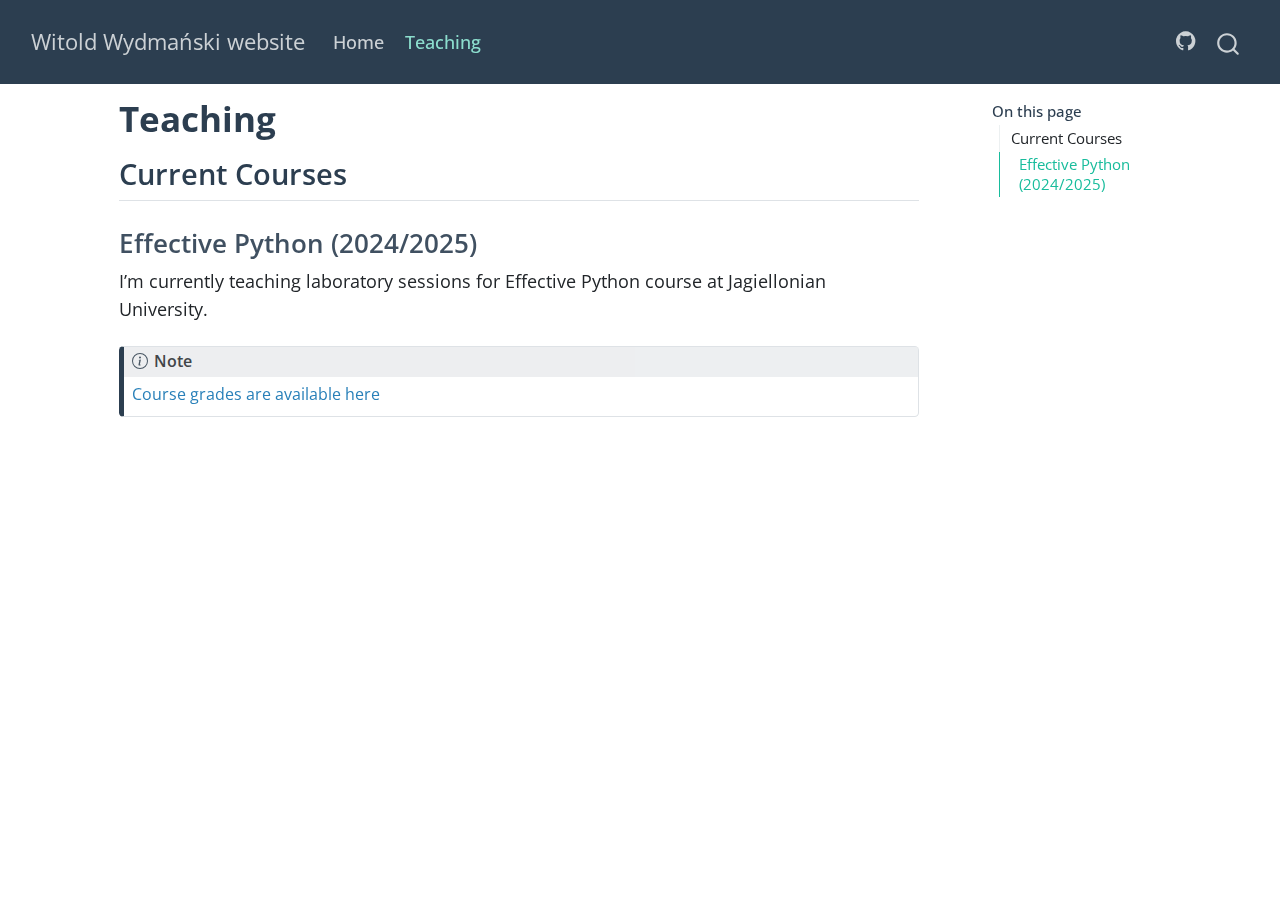
==== docs/teaching.html @ 371803ca "feat: init" ====
<!DOCTYPE html>
<html xmlns="http://www.w3.org/1999/xhtml" lang="en" xml:lang="en"><head>

<meta charset="utf-8">
<meta name="generator" content="quarto-1.6.37">

<meta name="viewport" content="width=device-width, initial-scale=1.0, user-scalable=yes">


<title>Teaching – Witold Wydmański website</title>
<style>
code{white-space: pre-wrap;}
span.smallcaps{font-variant: small-caps;}
div.columns{display: flex; gap: min(4vw, 1.5em);}
div.column{flex: auto; overflow-x: auto;}
div.hanging-indent{margin-left: 1.5em; text-indent: -1.5em;}
ul.task-list{list-style: none;}
ul.task-list li input[type="checkbox"] {
  width: 0.8em;
  margin: 0 0.8em 0.2em -1em; /* quarto-specific, see https://github.com/quarto-dev/quarto-cli/issues/4556 */ 
  vertical-align: middle;
}
</style>


<script src="site_libs/quarto-nav/quarto-nav.js"></script>
<script src="site_libs/quarto-nav/headroom.min.js"></script>
<script src="site_libs/clipboard/clipboard.min.js"></script>
<script src="site_libs/quarto-search/autocomplete.umd.js"></script>
<script src="site_libs/quarto-search/fuse.min.js"></script>
<script src="site_libs/quarto-search/quarto-search.js"></script>
<meta name="quarto:offset" content="./">
<script src="site_libs/quarto-html/quarto.js"></script>
<script src="site_libs/quarto-html/popper.min.js"></script>
<script src="site_libs/quarto-html/tippy.umd.min.js"></script>
<script src="site_libs/quarto-html/anchor.min.js"></script>
<link href="site_libs/quarto-html/tippy.css" rel="stylesheet">
<link href="site_libs/quarto-html/quarto-syntax-highlighting-697306ee647f3aecb60be57249203282.css" rel="stylesheet" id="quarto-text-highlighting-styles">
<script src="site_libs/bootstrap/bootstrap.min.js"></script>
<link href="site_libs/bootstrap/bootstrap-icons.css" rel="stylesheet">
<link href="site_libs/bootstrap/bootstrap-0fafaf51de07505e499b5b511be3fd20.min.css" rel="stylesheet" append-hash="true" id="quarto-bootstrap" data-mode="light">
<script id="quarto-search-options" type="application/json">{
  "location": "navbar",
  "copy-button": false,
  "collapse-after": 3,
  "panel-placement": "end",
  "type": "overlay",
  "limit": 50,
  "keyboard-shortcut": [
    "f",
    "/",
    "s"
  ],
  "show-item-context": false,
  "language": {
    "search-no-results-text": "No results",
    "search-matching-documents-text": "matching documents",
    "search-copy-link-title": "Copy link to search",
    "search-hide-matches-text": "Hide additional matches",
    "search-more-match-text": "more match in this document",
    "search-more-matches-text": "more matches in this document",
    "search-clear-button-title": "Clear",
    "search-text-placeholder": "",
    "search-detached-cancel-button-title": "Cancel",
    "search-submit-button-title": "Submit",
    "search-label": "Search"
  }
}</script>


<link rel="stylesheet" href="styles.css">
</head>

<body class="nav-fixed">

<div id="quarto-search-results"></div>
  <header id="quarto-header" class="headroom fixed-top">
    <nav class="navbar navbar-expand-lg " data-bs-theme="dark">
      <div class="navbar-container container-fluid">
      <div class="navbar-brand-container mx-auto">
    <a class="navbar-brand" href="./index.html">
    <span class="navbar-title">Witold Wydmański website</span>
    </a>
  </div>
            <div id="quarto-search" class="" title="Search"></div>
          <button class="navbar-toggler" type="button" data-bs-toggle="collapse" data-bs-target="#navbarCollapse" aria-controls="navbarCollapse" role="menu" aria-expanded="false" aria-label="Toggle navigation" onclick="if (window.quartoToggleHeadroom) { window.quartoToggleHeadroom(); }">
  <span class="navbar-toggler-icon"></span>
</button>
          <div class="collapse navbar-collapse" id="navbarCollapse">
            <ul class="navbar-nav navbar-nav-scroll me-auto">
  <li class="nav-item">
    <a class="nav-link" href="./index.html"> 
<span class="menu-text">Home</span></a>
  </li>  
  <li class="nav-item">
    <a class="nav-link active" href="./teaching.html" aria-current="page"> 
<span class="menu-text">Teaching</span></a>
  </li>  
</ul>
            <ul class="navbar-nav navbar-nav-scroll ms-auto">
  <li class="nav-item compact">
    <a class="nav-link" href="https://github.com/wwydmanski"> <i class="bi bi-github" role="img">
</i> 
<span class="menu-text"></span></a>
  </li>  
</ul>
          </div> <!-- /navcollapse -->
            <div class="quarto-navbar-tools">
</div>
      </div> <!-- /container-fluid -->
    </nav>
</header>
<!-- content -->
<div id="quarto-content" class="quarto-container page-columns page-rows-contents page-layout-full page-navbar">
<!-- sidebar -->
<!-- margin-sidebar -->
    <div id="quarto-margin-sidebar" class="sidebar margin-sidebar">
        <nav id="TOC" role="doc-toc" class="toc-active">
    <h2 id="toc-title">On this page</h2>
   
  <ul>
  <li><a href="#current-courses" id="toc-current-courses" class="nav-link active" data-scroll-target="#current-courses">Current Courses</a>
  <ul class="collapse">
  <li><a href="#effective-python-20242025" id="toc-effective-python-20242025" class="nav-link" data-scroll-target="#effective-python-20242025">Effective Python (2024/2025)</a></li>
  </ul></li>
  </ul>
</nav>
    </div>
<!-- main -->
<main class="content column-page-left" id="quarto-document-content">

<header id="title-block-header" class="quarto-title-block default">
<div class="quarto-title">
<h1 class="title">Teaching</h1>
</div>



<div class="quarto-title-meta column-page-left">

    
  
    
  </div>
  


</header>


<section id="current-courses" class="level2">
<h2 class="anchored" data-anchor-id="current-courses">Current Courses</h2>
<section id="effective-python-20242025" class="level3">
<h3 class="anchored" data-anchor-id="effective-python-20242025">Effective Python (2024/2025)</h3>
<p>I’m currently teaching laboratory sessions for Effective Python course at Jagiellonian University.</p>
<div class="callout callout-style-default callout-note callout-titled">
<div class="callout-header d-flex align-content-center">
<div class="callout-icon-container">
<i class="callout-icon"></i>
</div>
<div class="callout-title-container flex-fill">
Note
</div>
</div>
<div class="callout-body-container callout-body">
<p><a href="https://ujchmura-my.sharepoint.com/:x:/g/personal/witold_wydmanski_uj_edu_pl/EWHq7IotPWdIvDkA9hin7uABLQjxuBSPWDMw3pVTXw6FfA?e=cOGAry">Course grades are available here</a></p>
</div>
</div>


</section>
</section>

</main> <!-- /main -->
<script id="quarto-html-after-body" type="application/javascript">
window.document.addEventListener("DOMContentLoaded", function (event) {
  const toggleBodyColorMode = (bsSheetEl) => {
    const mode = bsSheetEl.getAttribute("data-mode");
    const bodyEl = window.document.querySelector("body");
    if (mode === "dark") {
      bodyEl.classList.add("quarto-dark");
      bodyEl.classList.remove("quarto-light");
    } else {
      bodyEl.classList.add("quarto-light");
      bodyEl.classList.remove("quarto-dark");
    }
  }
  const toggleBodyColorPrimary = () => {
    const bsSheetEl = window.document.querySelector("link#quarto-bootstrap");
    if (bsSheetEl) {
      toggleBodyColorMode(bsSheetEl);
    }
  }
  toggleBodyColorPrimary();  
  const icon = "";
  const anchorJS = new window.AnchorJS();
  anchorJS.options = {
    placement: 'right',
    icon: icon
  };
  anchorJS.add('.anchored');
  const isCodeAnnotation = (el) => {
    for (const clz of el.classList) {
      if (clz.startsWith('code-annotation-')) {                     
        return true;
      }
    }
    return false;
  }
  const onCopySuccess = function(e) {
    // button target
    const button = e.trigger;
    // don't keep focus
    button.blur();
    // flash "checked"
    button.classList.add('code-copy-button-checked');
    var currentTitle = button.getAttribute("title");
    button.setAttribute("title", "Copied!");
    let tooltip;
    if (window.bootstrap) {
      button.setAttribute("data-bs-toggle", "tooltip");
      button.setAttribute("data-bs-placement", "left");
      button.setAttribute("data-bs-title", "Copied!");
      tooltip = new bootstrap.Tooltip(button, 
        { trigger: "manual", 
          customClass: "code-copy-button-tooltip",
          offset: [0, -8]});
      tooltip.show();    
    }
    setTimeout(function() {
      if (tooltip) {
        tooltip.hide();
        button.removeAttribute("data-bs-title");
        button.removeAttribute("data-bs-toggle");
        button.removeAttribute("data-bs-placement");
      }
      button.setAttribute("title", currentTitle);
      button.classList.remove('code-copy-button-checked');
    }, 1000);
    // clear code selection
    e.clearSelection();
  }
  const getTextToCopy = function(trigger) {
      const codeEl = trigger.previousElementSibling.cloneNode(true);
      for (const childEl of codeEl.children) {
        if (isCodeAnnotation(childEl)) {
          childEl.remove();
        }
      }
      return codeEl.innerText;
  }
  const clipboard = new window.ClipboardJS('.code-copy-button:not([data-in-quarto-modal])', {
    text: getTextToCopy
  });
  clipboard.on('success', onCopySuccess);
  if (window.document.getElementById('quarto-embedded-source-code-modal')) {
    const clipboardModal = new window.ClipboardJS('.code-copy-button[data-in-quarto-modal]', {
      text: getTextToCopy,
      container: window.document.getElementById('quarto-embedded-source-code-modal')
    });
    clipboardModal.on('success', onCopySuccess);
  }
    var localhostRegex = new RegExp(/^(?:http|https):\/\/localhost\:?[0-9]*\//);
    var mailtoRegex = new RegExp(/^mailto:/);
      var filterRegex = new RegExp('/' + window.location.host + '/');
    var isInternal = (href) => {
        return filterRegex.test(href) || localhostRegex.test(href) || mailtoRegex.test(href);
    }
    // Inspect non-navigation links and adorn them if external
 	var links = window.document.querySelectorAll('a[href]:not(.nav-link):not(.navbar-brand):not(.toc-action):not(.sidebar-link):not(.sidebar-item-toggle):not(.pagination-link):not(.no-external):not([aria-hidden]):not(.dropdown-item):not(.quarto-navigation-tool):not(.about-link)');
    for (var i=0; i<links.length; i++) {
      const link = links[i];
      if (!isInternal(link.href)) {
        // undo the damage that might have been done by quarto-nav.js in the case of
        // links that we want to consider external
        if (link.dataset.originalHref !== undefined) {
          link.href = link.dataset.originalHref;
        }
      }
    }
  function tippyHover(el, contentFn, onTriggerFn, onUntriggerFn) {
    const config = {
      allowHTML: true,
      maxWidth: 500,
      delay: 100,
      arrow: false,
      appendTo: function(el) {
          return el.parentElement;
      },
      interactive: true,
      interactiveBorder: 10,
      theme: 'quarto',
      placement: 'bottom-start',
    };
    if (contentFn) {
      config.content = contentFn;
    }
    if (onTriggerFn) {
      config.onTrigger = onTriggerFn;
    }
    if (onUntriggerFn) {
      config.onUntrigger = onUntriggerFn;
    }
    window.tippy(el, config); 
  }
  const noterefs = window.document.querySelectorAll('a[role="doc-noteref"]');
  for (var i=0; i<noterefs.length; i++) {
    const ref = noterefs[i];
    tippyHover(ref, function() {
      // use id or data attribute instead here
      let href = ref.getAttribute('data-footnote-href') || ref.getAttribute('href');
      try { href = new URL(href).hash; } catch {}
      const id = href.replace(/^#\/?/, "");
      const note = window.document.getElementById(id);
      if (note) {
        return note.innerHTML;
      } else {
        return "";
      }
    });
  }
  const xrefs = window.document.querySelectorAll('a.quarto-xref');
  const processXRef = (id, note) => {
    // Strip column container classes
    const stripColumnClz = (el) => {
      el.classList.remove("page-full", "page-columns");
      if (el.children) {
        for (const child of el.children) {
          stripColumnClz(child);
        }
      }
    }
    stripColumnClz(note)
    if (id === null || id.startsWith('sec-')) {
      // Special case sections, only their first couple elements
      const container = document.createElement("div");
      if (note.children && note.children.length > 2) {
        container.appendChild(note.children[0].cloneNode(true));
        for (let i = 1; i < note.children.length; i++) {
          const child = note.children[i];
          if (child.tagName === "P" && child.innerText === "") {
            continue;
          } else {
            container.appendChild(child.cloneNode(true));
            break;
          }
        }
        if (window.Quarto?.typesetMath) {
          window.Quarto.typesetMath(container);
        }
        return container.innerHTML
      } else {
        if (window.Quarto?.typesetMath) {
          window.Quarto.typesetMath(note);
        }
        return note.innerHTML;
      }
    } else {
      // Remove any anchor links if they are present
      const anchorLink = note.querySelector('a.anchorjs-link');
      if (anchorLink) {
        anchorLink.remove();
      }
      if (window.Quarto?.typesetMath) {
        window.Quarto.typesetMath(note);
      }
      if (note.classList.contains("callout")) {
        return note.outerHTML;
      } else {
        return note.innerHTML;
      }
    }
  }
  for (var i=0; i<xrefs.length; i++) {
    const xref = xrefs[i];
    tippyHover(xref, undefined, function(instance) {
      instance.disable();
      let url = xref.getAttribute('href');
      let hash = undefined; 
      if (url.startsWith('#')) {
        hash = url;
      } else {
        try { hash = new URL(url).hash; } catch {}
      }
      if (hash) {
        const id = hash.replace(/^#\/?/, "");
        const note = window.document.getElementById(id);
        if (note !== null) {
          try {
            const html = processXRef(id, note.cloneNode(true));
            instance.setContent(html);
          } finally {
            instance.enable();
            instance.show();
          }
        } else {
          // See if we can fetch this
          fetch(url.split('#')[0])
          .then(res => res.text())
          .then(html => {
            const parser = new DOMParser();
            const htmlDoc = parser.parseFromString(html, "text/html");
            const note = htmlDoc.getElementById(id);
            if (note !== null) {
              const html = processXRef(id, note);
              instance.setContent(html);
            } 
          }).finally(() => {
            instance.enable();
            instance.show();
          });
        }
      } else {
        // See if we can fetch a full url (with no hash to target)
        // This is a special case and we should probably do some content thinning / targeting
        fetch(url)
        .then(res => res.text())
        .then(html => {
          const parser = new DOMParser();
          const htmlDoc = parser.parseFromString(html, "text/html");
          const note = htmlDoc.querySelector('main.content');
          if (note !== null) {
            // This should only happen for chapter cross references
            // (since there is no id in the URL)
            // remove the first header
            if (note.children.length > 0 && note.children[0].tagName === "HEADER") {
              note.children[0].remove();
            }
            const html = processXRef(null, note);
            instance.setContent(html);
          } 
        }).finally(() => {
          instance.enable();
          instance.show();
        });
      }
    }, function(instance) {
    });
  }
      let selectedAnnoteEl;
      const selectorForAnnotation = ( cell, annotation) => {
        let cellAttr = 'data-code-cell="' + cell + '"';
        let lineAttr = 'data-code-annotation="' +  annotation + '"';
        const selector = 'span[' + cellAttr + '][' + lineAttr + ']';
        return selector;
      }
      const selectCodeLines = (annoteEl) => {
        const doc = window.document;
        const targetCell = annoteEl.getAttribute("data-target-cell");
        const targetAnnotation = annoteEl.getAttribute("data-target-annotation");
        const annoteSpan = window.document.querySelector(selectorForAnnotation(targetCell, targetAnnotation));
        const lines = annoteSpan.getAttribute("data-code-lines").split(",");
        const lineIds = lines.map((line) => {
          return targetCell + "-" + line;
        })
        let top = null;
        let height = null;
        let parent = null;
        if (lineIds.length > 0) {
            //compute the position of the single el (top and bottom and make a div)
            const el = window.document.getElementById(lineIds[0]);
            top = el.offsetTop;
            height = el.offsetHeight;
            parent = el.parentElement.parentElement;
          if (lineIds.length > 1) {
            const lastEl = window.document.getElementById(lineIds[lineIds.length - 1]);
            const bottom = lastEl.offsetTop + lastEl.offsetHeight;
            height = bottom - top;
          }
          if (top !== null && height !== null && parent !== null) {
            // cook up a div (if necessary) and position it 
            let div = window.document.getElementById("code-annotation-line-highlight");
            if (div === null) {
              div = window.document.createElement("div");
              div.setAttribute("id", "code-annotation-line-highlight");
              div.style.position = 'absolute';
              parent.appendChild(div);
            }
            div.style.top = top - 2 + "px";
            div.style.height = height + 4 + "px";
            div.style.left = 0;
            let gutterDiv = window.document.getElementById("code-annotation-line-highlight-gutter");
            if (gutterDiv === null) {
              gutterDiv = window.document.createElement("div");
              gutterDiv.setAttribute("id", "code-annotation-line-highlight-gutter");
              gutterDiv.style.position = 'absolute';
              const codeCell = window.document.getElementById(targetCell);
              const gutter = codeCell.querySelector('.code-annotation-gutter');
              gutter.appendChild(gutterDiv);
            }
            gutterDiv.style.top = top - 2 + "px";
            gutterDiv.style.height = height + 4 + "px";
          }
          selectedAnnoteEl = annoteEl;
        }
      };
      const unselectCodeLines = () => {
        const elementsIds = ["code-annotation-line-highlight", "code-annotation-line-highlight-gutter"];
        elementsIds.forEach((elId) => {
          const div = window.document.getElementById(elId);
          if (div) {
            div.remove();
          }
        });
        selectedAnnoteEl = undefined;
      };
        // Handle positioning of the toggle
    window.addEventListener(
      "resize",
      throttle(() => {
        elRect = undefined;
        if (selectedAnnoteEl) {
          selectCodeLines(selectedAnnoteEl);
        }
      }, 10)
    );
    function throttle(fn, ms) {
    let throttle = false;
    let timer;
      return (...args) => {
        if(!throttle) { // first call gets through
            fn.apply(this, args);
            throttle = true;
        } else { // all the others get throttled
            if(timer) clearTimeout(timer); // cancel #2
            timer = setTimeout(() => {
              fn.apply(this, args);
              timer = throttle = false;
            }, ms);
        }
      };
    }
      // Attach click handler to the DT
      const annoteDls = window.document.querySelectorAll('dt[data-target-cell]');
      for (const annoteDlNode of annoteDls) {
        annoteDlNode.addEventListener('click', (event) => {
          const clickedEl = event.target;
          if (clickedEl !== selectedAnnoteEl) {
            unselectCodeLines();
            const activeEl = window.document.querySelector('dt[data-target-cell].code-annotation-active');
            if (activeEl) {
              activeEl.classList.remove('code-annotation-active');
            }
            selectCodeLines(clickedEl);
            clickedEl.classList.add('code-annotation-active');
          } else {
            // Unselect the line
            unselectCodeLines();
            clickedEl.classList.remove('code-annotation-active');
          }
        });
      }
  const findCites = (el) => {
    const parentEl = el.parentElement;
    if (parentEl) {
      const cites = parentEl.dataset.cites;
      if (cites) {
        return {
          el,
          cites: cites.split(' ')
        };
      } else {
        return findCites(el.parentElement)
      }
    } else {
      return undefined;
    }
  };
  var bibliorefs = window.document.querySelectorAll('a[role="doc-biblioref"]');
  for (var i=0; i<bibliorefs.length; i++) {
    const ref = bibliorefs[i];
    const citeInfo = findCites(ref);
    if (citeInfo) {
      tippyHover(citeInfo.el, function() {
        var popup = window.document.createElement('div');
        citeInfo.cites.forEach(function(cite) {
          var citeDiv = window.document.createElement('div');
          citeDiv.classList.add('hanging-indent');
          citeDiv.classList.add('csl-entry');
          var biblioDiv = window.document.getElementById('ref-' + cite);
          if (biblioDiv) {
            citeDiv.innerHTML = biblioDiv.innerHTML;
          }
          popup.appendChild(citeDiv);
        });
        return popup.innerHTML;
      });
    }
  }
});
</script>
</div> <!-- /content -->




</body></html>
---- docs/site_libs/quarto-html/tippy.css ----
.tippy-box[data-animation=fade][data-state=hidden]{opacity:0}[data-tippy-root]{max-width:calc(100vw - 10px)}.tippy-box{position:relative;background-color:#333;color:#fff;border-radius:4px;font-size:14px;line-height:1.4;white-space:normal;outline:0;transition-property:transform,visibility,opacity}.tippy-box[data-placement^=top]>.tippy-arrow{bottom:0}.tippy-box[data-placement^=top]>.tippy-arrow:before{bottom:-7px;left:0;border-width:8px 8px 0;border-top-color:initial;transform-origin:center top}.tippy-box[data-placement^=bottom]>.tippy-arrow{top:0}.tippy-box[data-placement^=bottom]>.tippy-arrow:before{top:-7px;left:0;border-width:0 8px 8px;border-bottom-color:initial;transform-origin:center bottom}.tippy-box[data-placement^=left]>.tippy-arrow{right:0}.tippy-box[data-placement^=left]>.tippy-arrow:before{border-width:8px 0 8px 8px;border-left-color:initial;right:-7px;transform-origin:center left}.tippy-box[data-placement^=right]>.tippy-arrow{left:0}.tippy-box[data-placement^=right]>.tippy-arrow:before{left:-7px;border-width:8px 8px 8px 0;border-right-color:initial;transform-origin:center right}.tippy-box[data-inertia][data-state=visible]{transition-timing-function:cubic-bezier(.54,1.5,.38,1.11)}.tippy-arrow{width:16px;height:16px;color:#333}.tippy-arrow:before{content:"";position:absolute;border-color:transparent;border-style:solid}.tippy-content{position:relative;padding:5px 9px;z-index:1}
---- docs/site_libs/quarto-html/quarto-syntax-highlighting-697306ee647f3aecb60be57249203282.css ----
/* quarto syntax highlight colors */
:root {
  --quarto-hl-al-color: #ff5555;
  --quarto-hl-an-color: #6a737d;
  --quarto-hl-at-color: #d73a49;
  --quarto-hl-bn-color: #005cc5;
  --quarto-hl-bu-color: #d73a49;
  --quarto-hl-ch-color: #032f62;
  --quarto-hl-co-color: #6a737d;
  --quarto-hl-cv-color: #6a737d;
  --quarto-hl-cn-color: #005cc5;
  --quarto-hl-cf-color: #d73a49;
  --quarto-hl-dt-color: #d73a49;
  --quarto-hl-dv-color: #005cc5;
  --quarto-hl-do-color: #6a737d;
  --quarto-hl-er-color: #ff5555;
  --quarto-hl-ex-color: #d73a49;
  --quarto-hl-fl-color: #005cc5;
  --quarto-hl-fu-color: #6f42c1;
  --quarto-hl-im-color: #032f62;
  --quarto-hl-in-color: #6a737d;
  --quarto-hl-kw-color: #d73a49;
  --quarto-hl-op-color: #24292e;
  --quarto-hl-pp-color: #d73a49;
  --quarto-hl-re-color: #6a737d;
  --quarto-hl-sc-color: #005cc5;
  --quarto-hl-ss-color: #032f62;
  --quarto-hl-st-color: #032f62;
  --quarto-hl-va-color: #e36209;
  --quarto-hl-vs-color: #032f62;
  --quarto-hl-wa-color: #ff5555;
}

/* other quarto variables */
:root {
  --quarto-font-monospace: SFMono-Regular, Menlo, Monaco, Consolas, "Liberation Mono", "Courier New", monospace;
}

code span.al {
  font-weight: bold;
  color: #ff5555;
}

code span.an {
  color: #6a737d;
}

code span.at {
  color: #d73a49;
}

code span.bn {
  color: #005cc5;
}

code span.bu {
  color: #d73a49;
}

code span.ch {
  color: #032f62;
}

code span.co {
  color: #6a737d;
}

code span.cv {
  color: #6a737d;
}

code span.cn {
  color: #005cc5;
}

code span.cf {
  color: #d73a49;
}

code span.dt {
  color: #d73a49;
}

code span.dv {
  color: #005cc5;
}

code span.do {
  color: #6a737d;
}

code span.er {
  color: #ff5555;
  text-decoration: underline;
}

code span.ex {
  font-weight: bold;
  color: #d73a49;
}

code span.fl {
  color: #005cc5;
}

code span.fu {
  color: #6f42c1;
}

code span.im {
  color: #032f62;
}

code span.in {
  color: #6a737d;
}

code span.kw {
  color: #d73a49;
}

pre > code.sourceCode > span {
  color: #24292e;
}

code span {
  color: #24292e;
}

code.sourceCode > span {
  color: #24292e;
}

div.sourceCode,
div.sourceCode pre.sourceCode {
  color: #24292e;
}

code span.op {
  color: #24292e;
}

code span.pp {
  color: #d73a49;
}

code span.re {
  color: #6a737d;
}

code span.sc {
  color: #005cc5;
}

code span.ss {
  color: #032f62;
}

code span.st {
  color: #032f62;
}

code span.va {
  color: #e36209;
}

code span.vs {
  color: #032f62;
}

code span.wa {
  color: #ff5555;
}

.prevent-inlining {
  content: "</";
}

/*# sourceMappingURL=cdcee334a75a0b517b48e1c7bf69cb40.css.map */
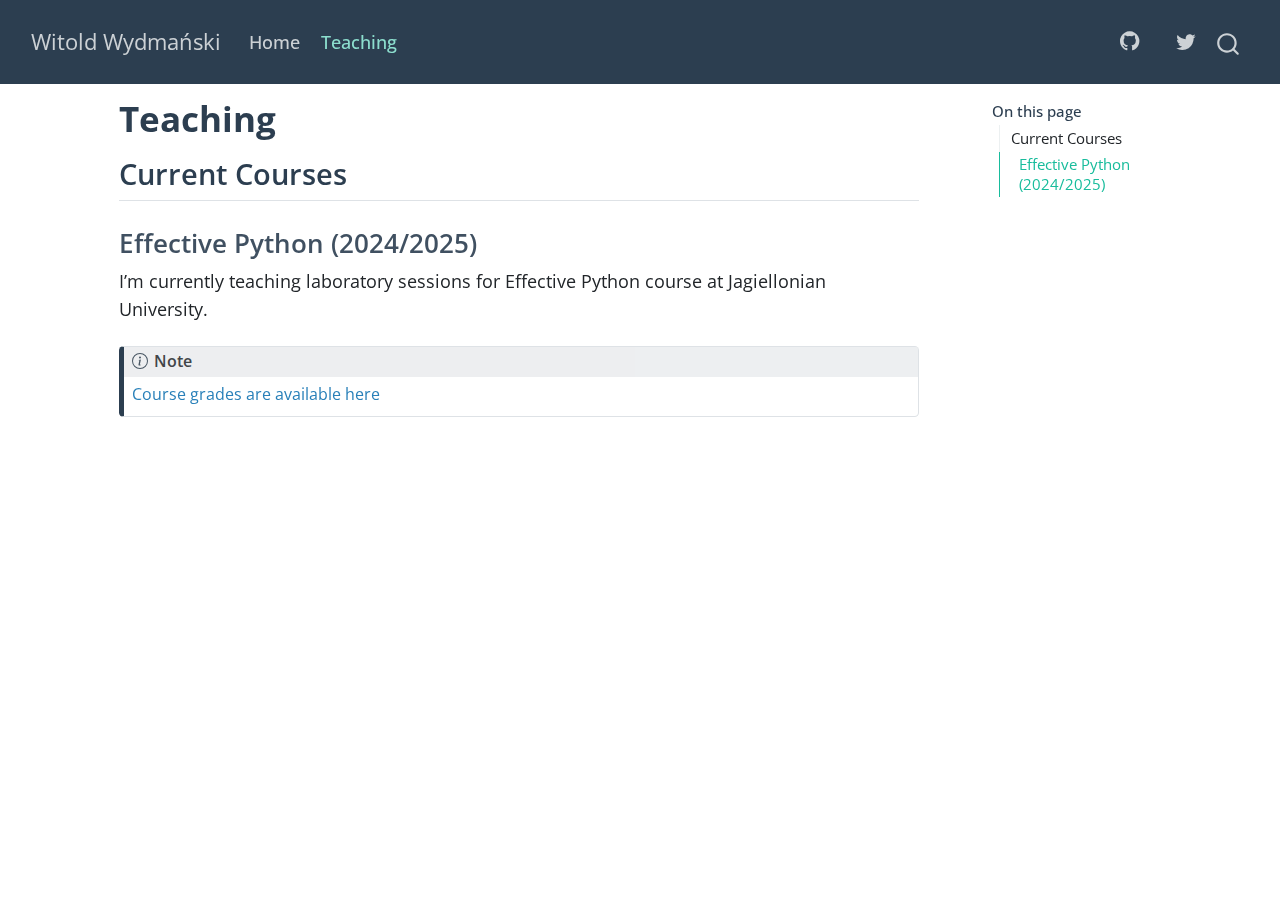
==== commit 8b694722: "feat: add links to profiles" ====
--- a/docs/teaching.html
+++ b/docs/teaching.html
@@ -7,7 +7,7 @@
 <meta name="viewport" content="width=device-width, initial-scale=1.0, user-scalable=yes">
 
 
-<title>Teaching – Witold Wydmański website</title>
+<title>Teaching – Witold Wydmański</title>
 <style>
 code{white-space: pre-wrap;}
 span.smallcaps{font-variant: small-caps;}
@@ -79,7 +79,7 @@
       <div class="navbar-container container-fluid">
       <div class="navbar-brand-container mx-auto">
     <a class="navbar-brand" href="./index.html">
-    <span class="navbar-title">Witold Wydmański website</span>
+    <span class="navbar-title">Witold Wydmański</span>
     </a>
   </div>
             <div id="quarto-search" class="" title="Search"></div>
@@ -100,6 +100,16 @@
             <ul class="navbar-nav navbar-nav-scroll ms-auto">
   <li class="nav-item compact">
     <a class="nav-link" href="https://github.com/wwydmanski"> <i class="bi bi-github" role="img">
+</i> 
+<span class="menu-text"></span></a>
+  </li>  
+  <li class="nav-item compact">
+    <a class="nav-link" href="https://scholar.google.com/citations?user=PiTUa6kAAAAJ&amp;hl=pl"> <i class="bi bi-google-scholar" role="img">
+</i> 
+<span class="menu-text"></span></a>
+  </li>  
+  <li class="nav-item compact">
+    <a class="nav-link" href="https://bsky.app/profile/wwydmanski.bsky.social"> <i class="bi bi-twitter" role="img">
 </i> 
 <span class="menu-text"></span></a>
   </li>  
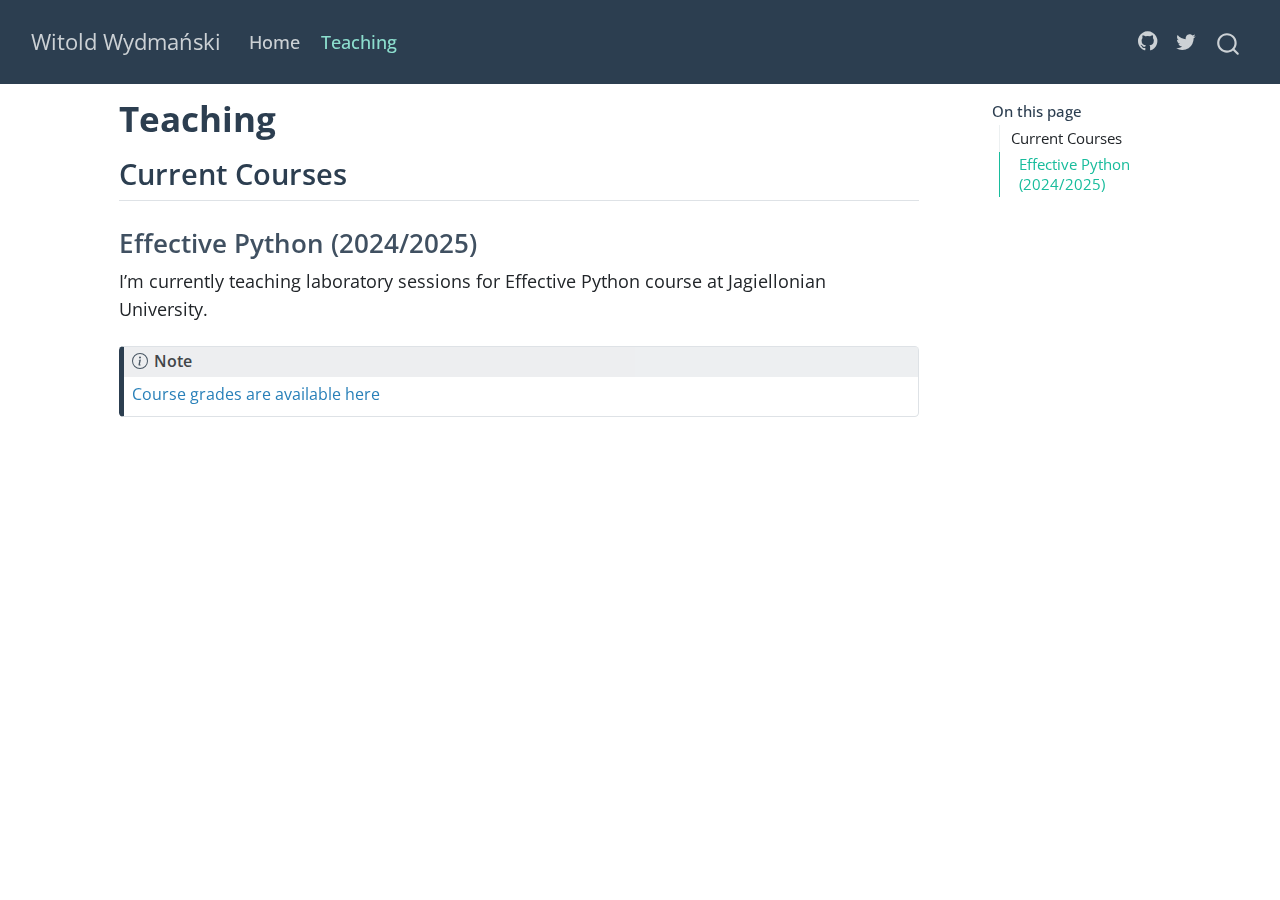
==== commit 8423df72: "fix: remove highlight_date parameter" ====
--- a/docs/teaching.html
+++ b/docs/teaching.html
@@ -100,11 +100,6 @@
             <ul class="navbar-nav navbar-nav-scroll ms-auto">
   <li class="nav-item compact">
     <a class="nav-link" href="https://github.com/wwydmanski"> <i class="bi bi-github" role="img">
-</i> 
-<span class="menu-text"></span></a>
-  </li>  
-  <li class="nav-item compact">
-    <a class="nav-link" href="https://scholar.google.com/citations?user=PiTUa6kAAAAJ&amp;hl=pl"> <i class="bi bi-google-scholar" role="img">
 </i> 
 <span class="menu-text"></span></a>
   </li>  
